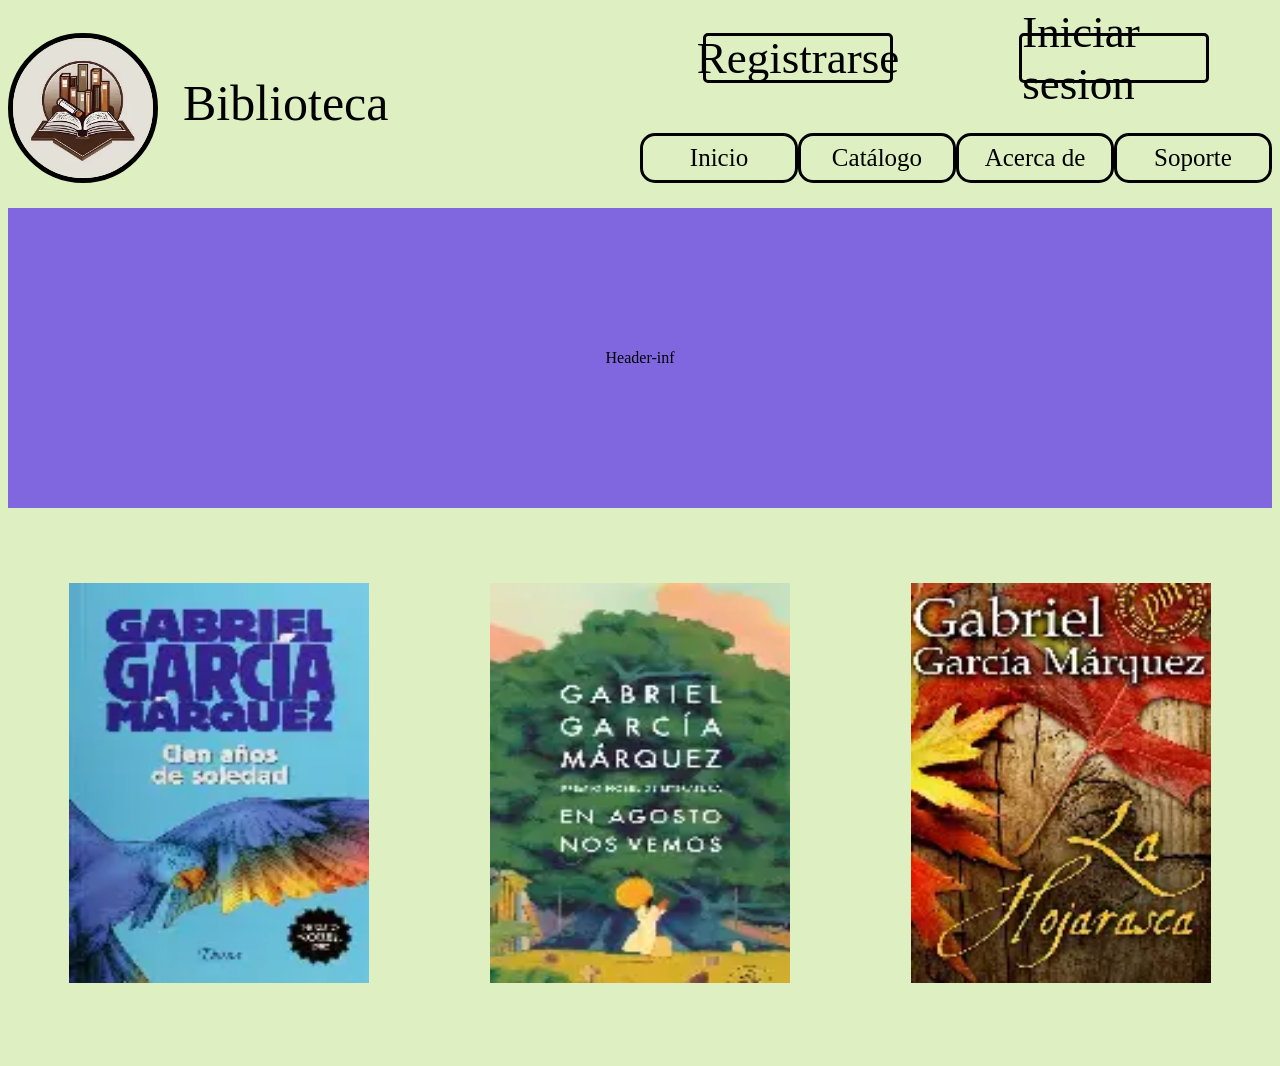
==== index.html @ f93caeba "Primer commit: subir proyecto" ====
<!doctype html>
<html lang="en">
  <head>
    <meta charset="UTF-8" />
    <meta name="viewport" content="width=device-width, initial-scale=1.0" />
    <title>Document</title>
    <link rel="stylesheet" href="css/styles.css" />
  </head>
  <body>


    <div class="container">
        <div class="section header-sup">
            <div class="header-sup__logo">
                <div>
                    <img src="images/logo.jpg" alt="logo de la biblioteca" class="logo" />
                </div>
                <div class="nombre">
                    <p class="nombre-biblioteca">Biblioteca</p>
                </div>
            </div>
            <div class="header-sup__menu">
                <div class="login">
                    <div class="registrarse"><p class="text-registrarse">Registrarse</p></div>
                    <div class="iniciar-sesion"><p class="text-iniciar-sesion">Iniciar sesion</p></div>
                </div>
                <div class="menu">
                    <div class="inicio"><p class="text-inicio">Inicio</p></div>
                    <div class="catalogo"><p class="text-catalogo">Catálogo</p></div>
                    <div class="acerca-de"><p class="text-acerca-de">Acerca de</p></div>
                    <div class="soporte"><p class="text-soporte">Soporte</p></div>
                </div>
                </div>
            </div>

        
        </div>

        <div class="section header-inf">
            <p>Header-inf</p>

        </div>
        <div class="section content">
            <img src="images/cienañosdesoledad.jpg" alt="imagen de cien años de soledad" class="cienañosdesoledad" />
            <img src="images/enagostonosvemos.jpg" alt="imagen en agosto nos vemos" class="enagostonosvemos" />
            <img src="images/lahojarasca.jpg" alt="imagen de la hojrasca" class="lahojarasca" />
        </div>
    <div>






    </div>

  </body>



</html>
---- css/styles.css ----
* {
    border: 0;
    padding: 0%;
    box-sizing: border-box;
}

.container {
    display: flex;
    flex-wrap: wrap;
}

body {
    background-color: #def0c1;
}

.section {
    display: flex;
    width: 100%;
    height: 300px;
    justify-content: center;
    align-items: center;
}

.header-sup{

    height: 200px;
    display: flex;
    justify-content: space-between;
}

.header-sup__menu{
    flex-direction: column;
    display: flex;   
    width: 50%;
    height: 100%;
}
.header-inf{
    background-color: #8167df;
}
.content{
    height: 550px;
    justify-content: space-around;
}
.cienañosdesoledad{
    height: 400px;
    width: 300px;
}
.enagostonosvemos{
    height: 400px;
    width: 300px;
}
.lahojarasca{
    height: 400px;
    width: 300px;
}   


.login{
    
    height: 50%;
    width: 100%;
    display: flex;
    align-items: center;
    justify-content: space-around;
}
.menu{
    height: 50%;
    width: 100%;
    display: flex;
    justify-content: space-around;
    align-items: center;

}

.logo{
    border-radius: 180%;
    height: 150px;
    width: 150px;
    border: 5px solid black;
    display: flex;
    justify-content: center;
    align-items: center;

}

.nombre{
    
    height: 100%;
    width: 100%;
    display: flex;
    padding: 10px;
    padding-top: 0px;
    flex-wrap: wrap;
    padding-left: 25px;
    justify-content: flex-start;
    align-items: center;

}

.nombre-biblioteca{
    font-size: 50px;
    color: black;
}

.header-sup__logo{

    display: flex;
    flex-direction: row;
    justify-content: center;
    align-items: center;
    height: 100%;
    width: 50%;
}

.registrarse{
    font-size: 45px;
    color: black;
    border: 3px solid black;
    border-radius: 5px;
    display: flex;
    width: 30%;
    height: 50%;
    justify-content: center;
    align-items: center;
}
.iniciar-sesion{
    font-size: 45px;
    color: black;
    border: 3px solid black;
    border-radius: 5px;  
    width: 30%;
    height: 50%;
    display: flex;
    justify-content: center;
    align-items: center;
}

.inicio{
    font-size: 25px;
    color: black;
    border: 3px solid black;
    border-radius: 15px;
    display: flex;
    width: 25%;
    height: 50%;
    justify-content: center;
    align-items: center;
 
}
.catalogo{
    font-size: 25px;
    color: black;
    border: 3px solid black;
    border-radius: 15px;
    display: flex;
    width: 25%;
    height: 50%;
    justify-content: center;
    align-items: center;
 
}
.acerca-de{
    font-size: 25px;
    color: black;
    border: 3px solid black;
    border-radius: 15px;
    display: flex;
    width: 25%;
    height: 50%;
    justify-content: center;
    align-items: center;
 
}
.soporte{
    font-size: 25px;
    color: black;
    border: 3px solid black;
    border-radius: 15px;
    display: flex;
    width: 25%;
    height: 50%;
    justify-content: center;
    align-items: center;
 
}
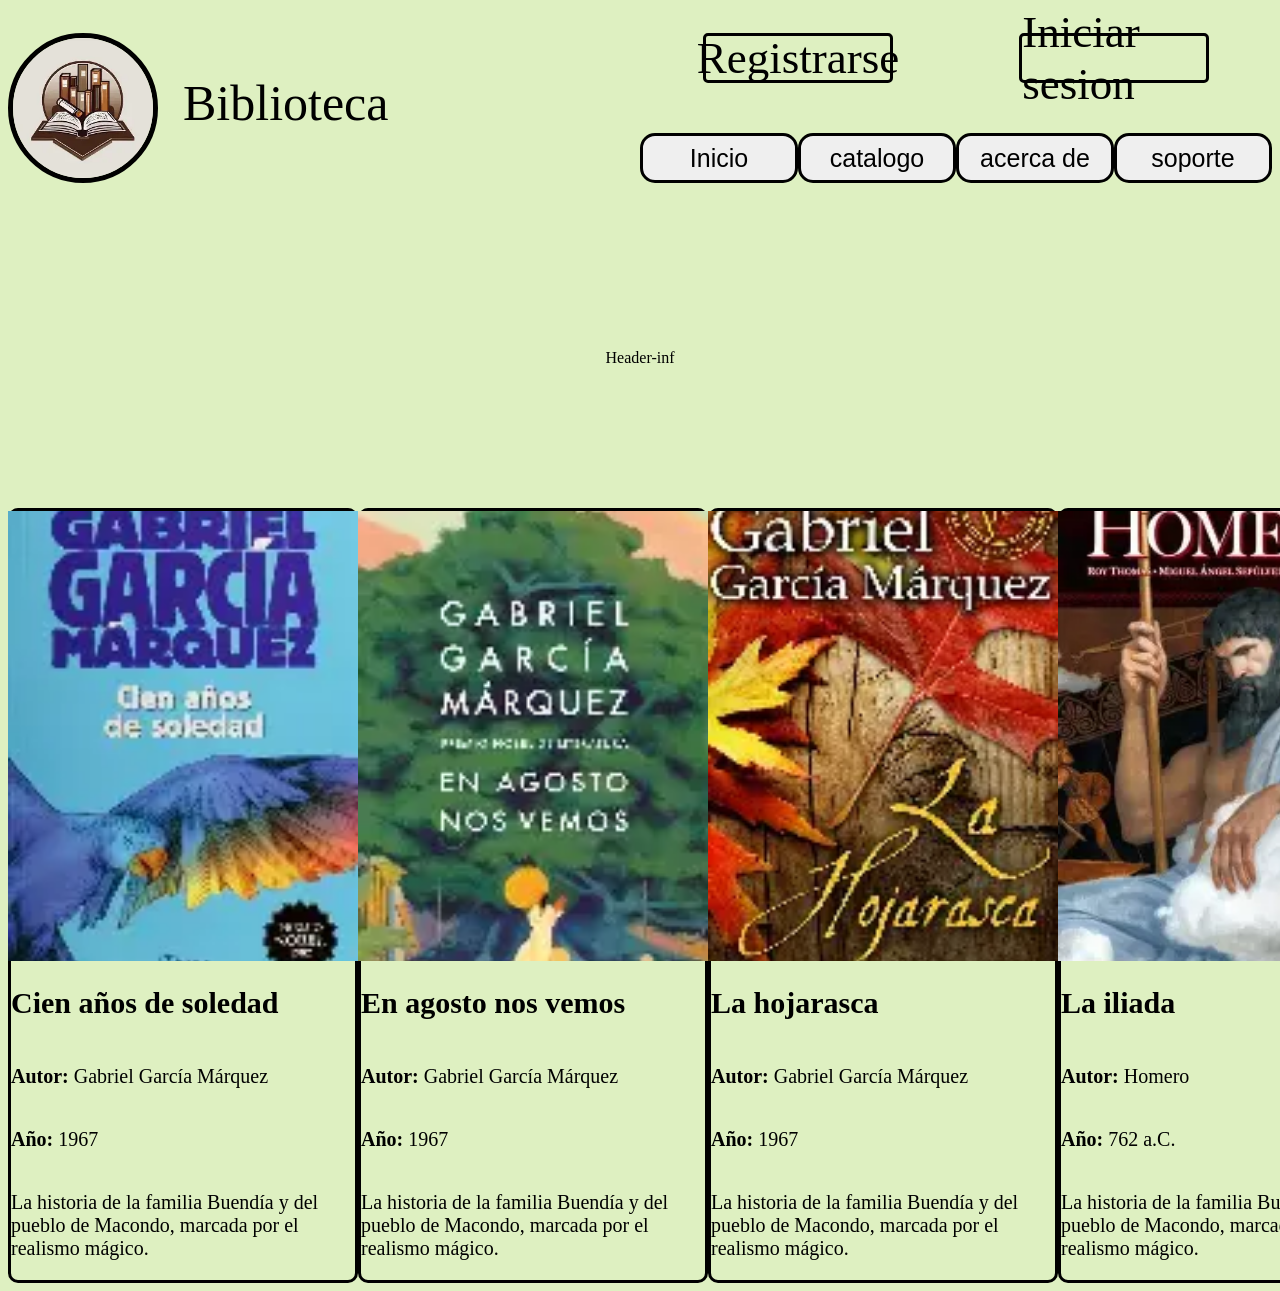
==== commit 2e09e9e1: "Ultima version, space around entre libros, menu de la pagina con button" ====
--- a/index.html
+++ b/index.html
@@ -7,55 +7,142 @@
     <link rel="stylesheet" href="css/styles.css" />
   </head>
   <body>
+    <div class="container">
+      <div class="section header-sup">
+        <div class="header-sup__logo">
+          <div>
+            <img
+              src="images/logo.jpg"
+              alt="logo de la biblioteca"
+              class="logo"
+            />
+          </div>
+          <div class="nombre">
+            <p class="nombre-biblioteca">Biblioteca</p>
+          </div>
+        </div>
+        <div class="header-sup__menu">
+          <div class="login">
+            <div class="registrarse">
+              <p class="text-registrarse">Registrarse</p>
+            </div>
+            <div class="iniciar-sesion">
+              <p class="text-iniciar-sesion">Iniciar sesion</p>
+            </div>
+          </div>
+          <div class="menu">
+            <button class="inicio">Inicio</button>
+            <button class="catalogo">catalogo</button>
+            <button class="acerca-de">acerca de</button>
+            <button class="soporte">soporte</button>
+          </div>
+        </div>
+      </div>
+    </div>
 
-
-    <div class="container">
-        <div class="section header-sup">
-            <div class="header-sup__logo">
-                <div>
-                    <img src="images/logo.jpg" alt="logo de la biblioteca" class="logo" />
-                </div>
-                <div class="nombre">
-                    <p class="nombre-biblioteca">Biblioteca</p>
-                </div>
-            </div>
-            <div class="header-sup__menu">
-                <div class="login">
-                    <div class="registrarse"><p class="text-registrarse">Registrarse</p></div>
-                    <div class="iniciar-sesion"><p class="text-iniciar-sesion">Iniciar sesion</p></div>
-                </div>
-                <div class="menu">
-                    <div class="inicio"><p class="text-inicio">Inicio</p></div>
-                    <div class="catalogo"><p class="text-catalogo">Catálogo</p></div>
-                    <div class="acerca-de"><p class="text-acerca-de">Acerca de</p></div>
-                    <div class="soporte"><p class="text-soporte">Soporte</p></div>
-                </div>
-                </div>
-            </div>
-
-        
+    <div class="section header-inf">
+      <p>Header-inf</p>
+    </div>
+    <div class="section content">
+      <div class="content-libros">
+        <div class="book">
+          <img
+            src="images/cienañosdesoledad.jpg"
+            alt="imagen de cien años de soledad"
+            class="imagenlibro"
+          />
+          <div class="book-info">
+            <h2>Cien años de soledad</h2>
+            <p><strong>Autor:</strong> Gabriel García Márquez</p>
+            <p><strong>Año:</strong> 1967</p>
+            <p>
+              La historia de la familia Buendía y del pueblo de Macondo, marcada
+              por el realismo mágico.
+            </p>
+          </div>
         </div>
 
-        <div class="section header-inf">
-            <p>Header-inf</p>
-
+        <div class="book">
+          <img
+            src="images/enagostonosvemos.jpg"
+            alt="imagen en agosto nos vemos"
+            class="imagenlibro"
+          />
+          <div class="book-info">
+            <h2>En agosto nos vemos</h2>
+            <p><strong>Autor:</strong> Gabriel García Márquez</p>
+            <p><strong>Año:</strong> 1967</p>
+            <p>
+              La historia de la familia Buendía y del pueblo de Macondo, marcada
+              por el realismo mágico.
+            </p>
+          </div>
         </div>
-        <div class="section content">
-            <img src="images/cienañosdesoledad.jpg" alt="imagen de cien años de soledad" class="cienañosdesoledad" />
-            <img src="images/enagostonosvemos.jpg" alt="imagen en agosto nos vemos" class="enagostonosvemos" />
-            <img src="images/lahojarasca.jpg" alt="imagen de la hojrasca" class="lahojarasca" />
+        <div class="book">
+          <img
+            src="images/lahojarasca.jpg"
+            alt="imagen de la hojrasca"
+            class="imagenlibro"
+          />
+          <div class="book-info">
+            <h2>La hojarasca</h2>
+            <p><strong>Autor:</strong> Gabriel García Márquez</p>
+            <p><strong>Año:</strong> 1967</p>
+            <p>
+              La historia de la familia Buendía y del pueblo de Macondo, marcada
+              por el realismo mágico.
+            </p>
+          </div>
         </div>
-    <div>
-
-
-
-
-
-
+        <div class="book">
+          <img
+            src="images/lailiada.jpg"
+            alt="imagen de la iliada"
+            class="imagenlibro"
+          />
+          <div class="book-info">
+            <h2>La iliada</h2>
+            <p><strong>Autor:</strong> Homero</p>
+            <p><strong>Año:</strong> 762 a.C.</p>
+            <p>
+              La historia de la familia Buendía y del pueblo de Macondo, marcada
+              por el realismo mágico.
+            </p>
+          </div>
+        </div>
+        <div class="book">
+          <img
+            src="images/lamaria.jpg"
+            alt="imagen de la maria"
+            class="imagenlibro"
+          />
+          <div class="book-info">
+            <h2>La maria</h2>
+            <p><strong>Autor:</strong> Jorge Isaacs</p>
+            <p><strong>Año:</strong> 1867</p>
+            <p>
+              La historia de la familia Buendía y del pueblo de Macondo, marcada
+              por el realismo mágico.
+            </p>
+          </div>
+        </div>
+        <div class="book">
+          <img
+            src="images/laodisea.jpg"
+            alt="imagen de la odisea"
+            class="imagenlibro"
+          />
+          <div class="book-info">
+            <h2>La odisea</h2>
+            <p><strong>Autor:</strong> Homero</p>
+            <p><strong>Año:</strong> 762 a.C.</p>
+            <p>
+              La historia de la familia Buendía y del pueblo de Macondo, marcada
+              por el realismo mágico.
+            </p>
+          </div>
+        </div>
+      </div>
     </div>
-
   </body>
-
-
-
 </html>
--- a/css/styles.css
+++ b/css/styles.css
@@ -35,28 +35,17 @@
     height: 100%;
 }
 .header-inf{
-    background-color: #8167df;
-}
-.content{
-    height: 550px;
-    justify-content: space-around;
-}
-.cienañosdesoledad{
-    height: 400px;
-    width: 300px;
-}
-.enagostonosvemos{
-    height: 400px;
-    width: 300px;
-}
-.lahojarasca{
-    height: 400px;
-    width: 300px;
-}   
-
+    
+}
+
+.imagenlibro{
+    height: 450px;
+    width: 350px;
+    object-fit: cover;
+}
 
 .login{
-    
+
     height: 50%;
     width: 100%;
     display: flex;
@@ -182,4 +171,36 @@
     justify-content: center;
     align-items: center;
  
+}
+
+.content{
+    display: flex;
+    height: 100%;
+    flex-wrap: wrap;
+
+
+}
+
+.content-libros{
+    display: flex;
+    justify-content: center;
+    width: 100%;
+    justify-content: space-around;
+}
+
+.book-info{
+    display: flex;
+    flex-direction: column;
+    font-size: 20px;
+
+
+}
+.book{
+    width: 350px;
+    border: 3px solid black;
+    display: flex;
+    flex-direction: column;
+    justify-content: center;
+    align-items: center;
+    border-radius: 10px;
 }
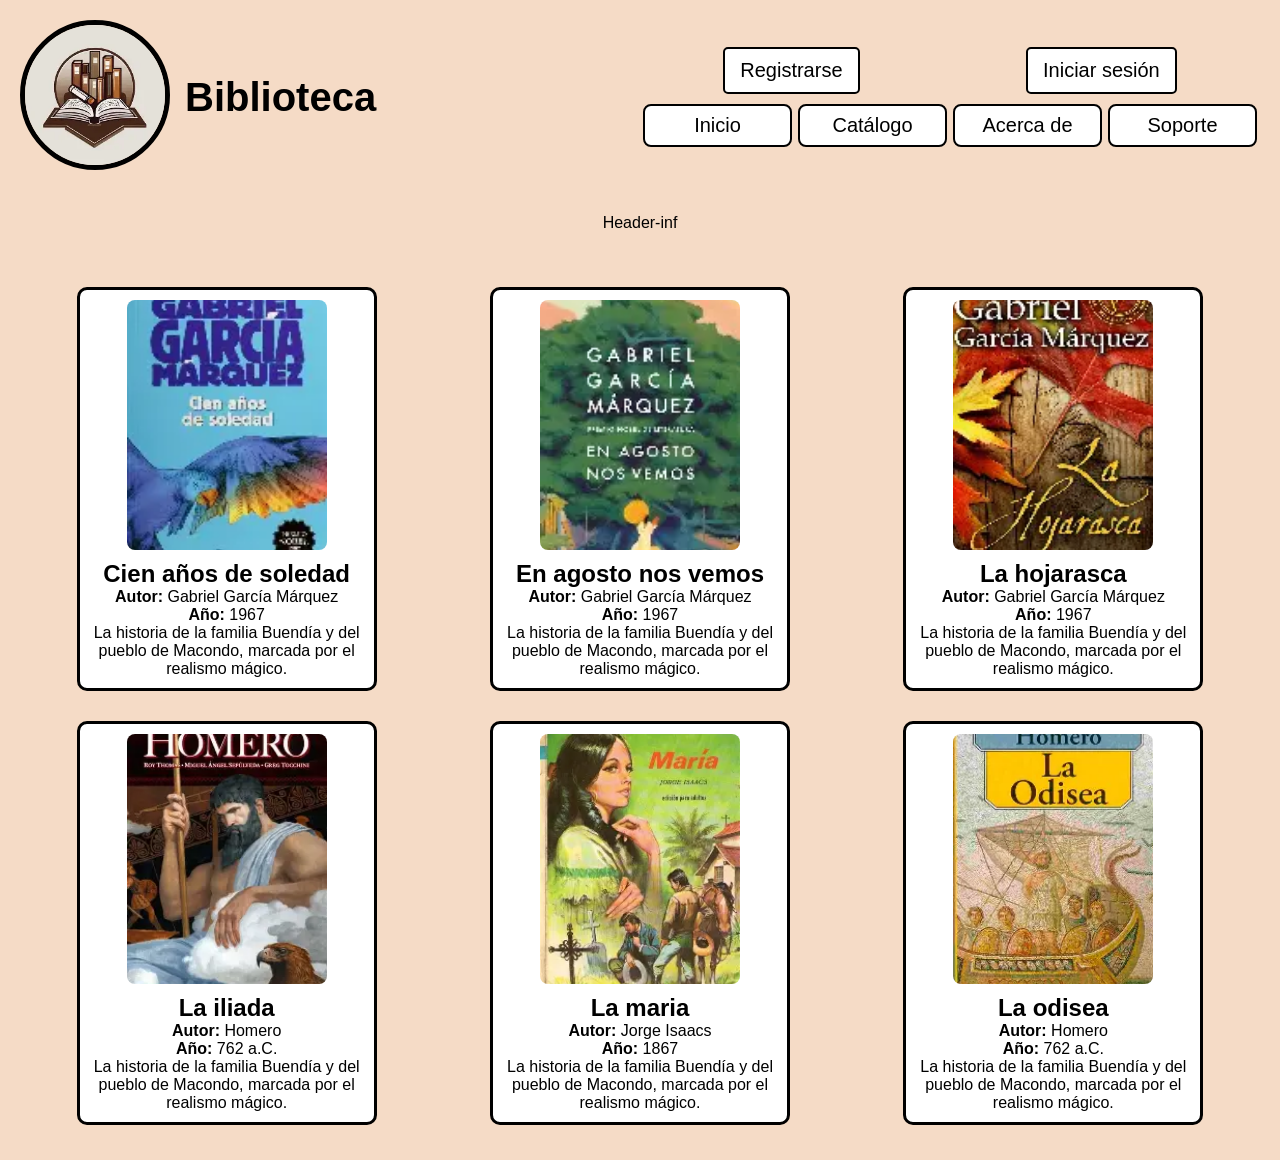
==== commit 6e66a18c: "Actualización de diseño responsivo y maquetación, posible ultima version" ====
--- a/index.html
+++ b/index.html
@@ -3,8 +3,10 @@
   <head>
     <meta charset="UTF-8" />
     <meta name="viewport" content="width=device-width, initial-scale=1.0" />
-    <title>Document</title>
+    <title>Biblioteca</title>
     <link rel="stylesheet" href="css/styles.css" />
+
+
   </head>
   <body>
     <div class="container">
@@ -22,20 +24,20 @@
           </div>
         </div>
         <div class="header-sup__menu">
+          <!-- Botones de login como enlaces -->
           <div class="login">
-            <div class="registrarse">
-              <p class="text-registrarse">Registrarse</p>
-            </div>
-            <div class="iniciar-sesion">
-              <p class="text-iniciar-sesion">Iniciar sesion</p>
-            </div>
+            <a href="../pages/registro.html" class="registrarse">Registrarse</a>
+            <a href="../pages/login.html" class="iniciar-sesion">Iniciar sesión</a>
           </div>
+          
+          <!-- Menú principal -->
           <div class="menu">
-            <button class="inicio">Inicio</button>
-            <button class="catalogo">catalogo</button>
-            <button class="acerca-de">acerca de</button>
-            <button class="soporte">soporte</button>
+            <a href="../index.html" class="btn inicio">Inicio</a>
+            <a href="../pages/catalogo.html" class="btn catalogo">Catálogo</a>
+            <a href="../pages/acercade.html" class="btn acerca-de">Acerca de</a>
+            <a href="../pages/soporte.html" class="btn soporte">Soporte</a>
           </div>
+
         </div>
       </div>
     </div>
@@ -43,6 +45,8 @@
     <div class="section header-inf">
       <p>Header-inf</p>
     </div>
+
+    <!-- Catálogo de libros -->
     <div class="section content">
       <div class="content-libros">
         <div class="book">
@@ -78,6 +82,7 @@
             </p>
           </div>
         </div>
+
         <div class="book">
           <img
             src="images/lahojarasca.jpg"
@@ -94,6 +99,7 @@
             </p>
           </div>
         </div>
+
         <div class="book">
           <img
             src="images/lailiada.jpg"
@@ -110,6 +116,7 @@
             </p>
           </div>
         </div>
+
         <div class="book">
           <img
             src="images/lamaria.jpg"
@@ -126,6 +133,7 @@
             </p>
           </div>
         </div>
+
         <div class="book">
           <img
             src="images/laodisea.jpg"
--- a/css/styles.css
+++ b/css/styles.css
@@ -1,206 +1,525 @@
+/* Reset */
 * {
-    border: 0;
-    padding: 0%;
+    margin: 0;
+    padding: 0;
     box-sizing: border-box;
 }
 
+/* General */
+body {
+    background-color: #f5dbc6;
+    font-family: Arial, sans-serif;
+}
+
+/* Contenedor */
 .container {
     display: flex;
     flex-wrap: wrap;
 }
 
-body {
-    background-color: #def0c1;
-}
-
+/* Secciones */
 .section {
     display: flex;
     width: 100%;
-    height: 300px;
     justify-content: center;
     align-items: center;
-}
-
-.header-sup{
-
-    height: 200px;
+    padding: 20px;
+}
+
+/* Header superior */
+.header-sup {
+    height: auto;
     display: flex;
     justify-content: space-between;
-}
-
-.header-sup__menu{
-    flex-direction: column;
-    display: flex;   
+    align-items: center;
+    flex-wrap: wrap;
+}
+
+/* Logo */
+.header-sup__logo {
+    display: flex;
+    flex-direction: row;
+    align-items: center;
     width: 50%;
-    height: 100%;
-}
-.header-inf{
-    
-}
-
-.imagenlibro{
-    height: 450px;
-    width: 350px;
-    object-fit: cover;
-}
-
-.login{
-
-    height: 50%;
-    width: 100%;
-    display: flex;
-    align-items: center;
-    justify-content: space-around;
-}
-.menu{
-    height: 50%;
-    width: 100%;
-    display: flex;
-    justify-content: space-around;
-    align-items: center;
-
-}
-
-.logo{
-    border-radius: 180%;
+}
+
+.logo {
+    border-radius: 50%;
     height: 150px;
     width: 150px;
     border: 5px solid black;
-    display: flex;
+    margin-right: 15px;
+}
+
+.nombre {
+    display: flex;
+    align-items: center;
+}
+
+
+
+/* Menú superior */
+.header-sup__menu {
+    display: flex;
+    flex-direction: column;
+    width: 50%;
+    align-items: flex-end;
+}
+
+/* Botones generales */
+.btn {
+    display: flex;
+    font-size: 20px;
+    color: black;
+    border: 2px solid black;
+    border-radius: 8px;
+    padding: 8px 15px;
+    text-decoration: none;
+    background-color: white;
+    cursor: pointer;
+    transition: all 0.3s ease;
     justify-content: center;
     align-items: center;
-
-}
-
-.nombre{
+    width: 24%;
+}
+
+.btn:hover {
+    background-color: #a4c639;
+    color: white;
+    transform: scale(1.05);
+}
+
+/* Login */
+.login {
+    display: flex;
+    justify-content: space-around;
+    margin-bottom: 10px;
+    width: 100%;
+}
+
+/* Menú principal */
+.menu {
+    display: flex;
+    justify-content: space-around;
+    width: 100%;
+}
+
+/* Libros */
+.content {
+    display: flex;
+    flex-wrap: wrap;
+    justify-content: center;
+}
+
+.content-libros {
+    display: flex;
+    flex-wrap: wrap;
+    justify-content: space-around;
+    width: 100%;
+}
+
+.book {
+    width: 300px;
+    border: 3px solid black;
+    border-radius: 10px;
+    margin: 15px;
+    padding: 10px;
+    background-color: #fff;
+    display: flex;
+    flex-direction: column;
+    align-items: center;
+    transition: transform 0.3s ease;
+}
+
+.book:hover {
+    transform: translateY(-5px);
+}
+
+.imagenlibro {
+    height: 250px;
+    width: 200px;
+    object-fit: cover;
+    border-radius: 8px;
+    margin-bottom: 10px;
+}
+
+.book-info {
+    display: flex;
+    flex-direction: column;
+    font-size: 16px;
+    text-align: center;
+}
+
+/* Responsividad */
+@media (max-width: 768px) {
+    .header-sup {
+        flex-direction: column;
+        align-items: center;
+    }
     
-    height: 100%;
-    width: 100%;
-    display: flex;
-    padding: 10px;
-    padding-top: 0px;
-    flex-wrap: wrap;
-    padding-left: 25px;
-    justify-content: flex-start;
-    align-items: center;
-
-}
-
-.nombre-biblioteca{
-    font-size: 50px;
+    .header-sup__logo, .header-sup__menu {
+        width: 100%;
+        justify-content: center;
+        margin-bottom: 10px;
+    }
+    .menu {
+        flex-direction: column;
+        gap: 10px;
+    }
+    .btn {
+        width: 80%;
+        font-size: 16px;
+    }
+    .book {
+        width: 90%;
+    }
+}
+
+@media (max-width: 480px) {
+    .nombre-biblioteca {
+        font-size: 28px;
+    }
+    .btn {
+        font-size: 14px;
+        padding: 6px 10px;
+    }
+    .book {
+        width: 100%;
+    }
+}
+/*boton registro*/
+.registrarse, .iniciar-sesion {
+  font-size: 20px;
+  color: black;
+  border: 2px solid black;
+  border-radius: 5px;
+  padding: 10px 15px;
+  text-decoration: none; /* quita el subrayado */
+  display: inline-block;
+  background-color: white;
+  transition: 0.3s;
+}
+
+/* ============= estilos del registro==================*/
+
+.registro-container {
+  max-width: 450px;
+  margin: 50px auto;
+  background: #fff;
+  padding: 30px;
+  border-radius: 10px;
+  box-shadow: 0 5px 15px rgba(0,0,0,0.2);
+}
+
+.registro-header {
+  text-align: center;
+  margin-bottom: 20px;
+}
+
+.registro-header .logo {
+  width: 80px;
+  height: 80px;
+  border-radius: 50%;
+  border: 3px solid black;
+}
+
+.registro-form {
+  display: flex;
+  flex-direction: column;
+}
+
+.registro-form label {
+  margin-top: 10px;
+  font-weight: bold;
+}
+
+.registro-form input {
+  padding: 10px;
+  margin-top: 5px;
+  border: 1px solid #ccc;
+  border-radius: 6px;
+  font-size: 14px;
+}
+
+.registro-form input:focus {
+  outline: none;
+  border-color: #1e88b6;
+  box-shadow: 0 0 5px rgba(30, 136, 182, 0.3);
+}
+
+.btn-registro {
+  background-color: #1e88b6;
+  color: white;
+  border: none;
+  border-radius: 6px;
+  padding: 10px;
+  margin-top: 15px;
+  cursor: pointer;
+  transition: background-color 0.3s ease;
+}
+
+.btn-registro:hover {
+  background-color: #1565c0;
+}
+
+/* Tabla de usuarios */
+.cardTable {
+  margin-top: 20px;
+  background: white;
+  padding: 20px;
+  border-radius: 10px;
+}
+
+table {
+  width: 100%;
+  border-collapse: collapse;
+  margin-top: 10px;
+}
+
+thead {
+  background-color: #1e88b6;
+  color: white;
+}
+
+th, td {
+  padding: 10px;
+  border: 1px solid #ccc;
+  text-align: center;
+}
+/* estilos login*/
+.login-container {
+  max-width: 450px;
+  margin: 50px auto;
+  background: #fff;
+  padding: 30px;
+  border-radius: 10px;
+  box-shadow: 0 5px 15px rgba(0,0,0,0.2);
+}
+
+.login-header {
+  text-align: center;
+  margin-bottom: 20px;
+}
+
+.login-header .logo {
+  width: 80px;
+  height: 80px;
+  border-radius: 50%;
+  border: 3px solid black;
+}
+
+.login-form {
+  display: flex;
+  flex-direction: column;
+}
+
+.login-form label {
+  margin-top: 10px;
+  font-weight: bold;
+}
+
+.login-form input {
+  padding: 10px;
+  margin-top: 5px;
+  border: 1px solid #ccc;
+  border-radius: 6px;
+  font-size: 14px;
+}
+
+.login-form input:focus {
+  outline: none;
+  border-color: #1e88b6;
+  box-shadow: 0 0 5px rgba(30, 136, 182, 0.3);
+}
+
+.btn-login {
+  background-color: #1e88b6;
+  color: white;
+  border: none;
+  border-radius: 6px;
+  padding: 10px;
+  margin-top: 15px;
+  cursor: pointer;
+  transition: background-color 0.3s ease;
+}
+
+.btn-login:hover {
+  background-color: #1565c0;
+}
+
+.mensaje {
+  margin-top: 15px;
+  font-size: 16px;
+  text-align: center;
+}
+/*________________is estilo______________________________________________________*/
+.section-dashboard {
+  margin-top: 20px;
+  padding: 20px;
+  background: #fff;
+  border-radius: 10px;
+  box-shadow: 0 5px 15px rgba(0,0,0,0.2);
+}
+
+.hidden {
+  display: none;
+}
+
+.section-dashboard h2 {
+  margin-bottom: 15px;
+}
+
+.section-dashboard input, .section-dashboard select {
+  display: block;
+  margin: 10px 0;
+  padding: 8px;
+  width: 100%;
+  border: 1px solid #ccc;
+  border-radius: 6px;
+}
+
+/*_________________________________catalogo__________________________________*/
+.catalogo-container {
+  max-width: 900px;
+  margin: 30px auto;
+  text-align: center;
+}
+
+.catalogo-barra {
+  display: flex;
+  justify-content: center;
+  gap: 10px;
+  margin-bottom: 20px;
+}
+
+.catalogo-barra input, .catalogo-barra select {
+  padding: 8px;
+  border: 1px solid #ccc;
+  border-radius: 6px;
+}
+
+.catalogo-grid {
+  display: grid;
+  grid-template-columns: repeat(auto-fill, minmax(150px, 1fr));
+  gap: 20px;
+}
+
+.libro {
+  background: #fff;
+  padding: 10px;
+  border-radius: 8px;
+  box-shadow: 0 5px 10px rgba(0,0,0,0.1);
+}
+
+.libro img {
+  width: 100%;
+  height: 200px;
+  object-fit: cover;
+  border-radius: 6px;
+}
+/**____________________________estilo acerca de ______________*/
+.acerca-container {
+  display: flex;
+  justify-content: center;
+  align-items: center;
+  flex-direction: column;
+  max-width: 900px;
+  margin: 50px auto;
+  background: #fff;
+  padding: 40px;
+  border-radius: 12px;
+  box-shadow: 0 5px 15px rgba(0,0,0,0.2);
+}
+
+.logo-acerca {
+  text-align: center;
+  margin-bottom: 20px;
+}
+
+.logo-acerca img {
+  width: 200px;
+  height: 200px;
+  border-radius: 50%;
+  border: 5px solid #0c0649;
+}
+
+.acerca-container h1 {
+  text-align: center;
+  margin-bottom: 30px;
+  color: #0d4f6b;
+}
+
+.acerca-section {
+  margin-bottom: 25px;
+}
+
+.acerca-section h2 {
+  color: #1565c0;
+  margin-bottom: 10px;
+}
+
+.acerca-section p {
+  line-height: 1.6;
+  text-align: justify;
+}
+/*___________________________________-estilo de soporte _____________________*/
+.soporte-container {
+  max-width: 800px;
+  margin: 50px auto;
+  background: #fff;
+  padding: 30px;
+  border-radius: 10px;
+  box-shadow: 0 5px 15px rgba(0,0,0,0.2);
+}
+
+.soporte-barra {
+  display: flex;
+  justify-content: center;
+  gap: 10px;
+  margin-bottom: 20px;
+}
+
+.soporte-barra input {
+  padding: 8px;
+  border: 1px solid #ccc;
+  border-radius: 6px;
+  width: 60%;
+}
+
+.faq ul {
+  list-style: none;
+  padding: 0;
+}
+
+.faq-btn {
+  background: #1e88b6;
+  color: white;
+  border: none;
+  border-radius: 6px;
+  padding: 10px;
+  margin: 5px 0;
+  cursor: pointer;
+  width: 100%;
+  text-align: left;
+}
+
+.faq-btn:hover {
+  background: #1565c0;
+}
+
+.respuesta {
+  margin-top: 20px;
+  font-size: 16px;
+  text-align: justify;
+  color: #333;
+}
+
+.nombre-biblioteca {
+    font-size: 40px;
+    font-weight: bold;
     color: black;
 }
 
-.header-sup__logo{
-
-    display: flex;
-    flex-direction: row;
-    justify-content: center;
-    align-items: center;
-    height: 100%;
-    width: 50%;
-}
-
-.registrarse{
-    font-size: 45px;
-    color: black;
-    border: 3px solid black;
-    border-radius: 5px;
-    display: flex;
-    width: 30%;
-    height: 50%;
-    justify-content: center;
-    align-items: center;
-}
-.iniciar-sesion{
-    font-size: 45px;
-    color: black;
-    border: 3px solid black;
-    border-radius: 5px;  
-    width: 30%;
-    height: 50%;
-    display: flex;
-    justify-content: center;
-    align-items: center;
-}
-
-.inicio{
-    font-size: 25px;
-    color: black;
-    border: 3px solid black;
-    border-radius: 15px;
-    display: flex;
-    width: 25%;
-    height: 50%;
-    justify-content: center;
-    align-items: center;
- 
-}
-.catalogo{
-    font-size: 25px;
-    color: black;
-    border: 3px solid black;
-    border-radius: 15px;
-    display: flex;
-    width: 25%;
-    height: 50%;
-    justify-content: center;
-    align-items: center;
- 
-}
-.acerca-de{
-    font-size: 25px;
-    color: black;
-    border: 3px solid black;
-    border-radius: 15px;
-    display: flex;
-    width: 25%;
-    height: 50%;
-    justify-content: center;
-    align-items: center;
- 
-}
-.soporte{
-    font-size: 25px;
-    color: black;
-    border: 3px solid black;
-    border-radius: 15px;
-    display: flex;
-    width: 25%;
-    height: 50%;
-    justify-content: center;
-    align-items: center;
- 
-}
-
-.content{
-    display: flex;
-    height: 100%;
-    flex-wrap: wrap;
-
-
-}
-
-.content-libros{
-    display: flex;
-    justify-content: center;
-    width: 100%;
-    justify-content: space-around;
-}
-
-.book-info{
-    display: flex;
-    flex-direction: column;
-    font-size: 20px;
-
-
-}
-.book{
-    width: 350px;
-    border: 3px solid black;
-    display: flex;
-    flex-direction: column;
-    justify-content: center;
-    align-items: center;
-    border-radius: 10px;
-}+
+
+
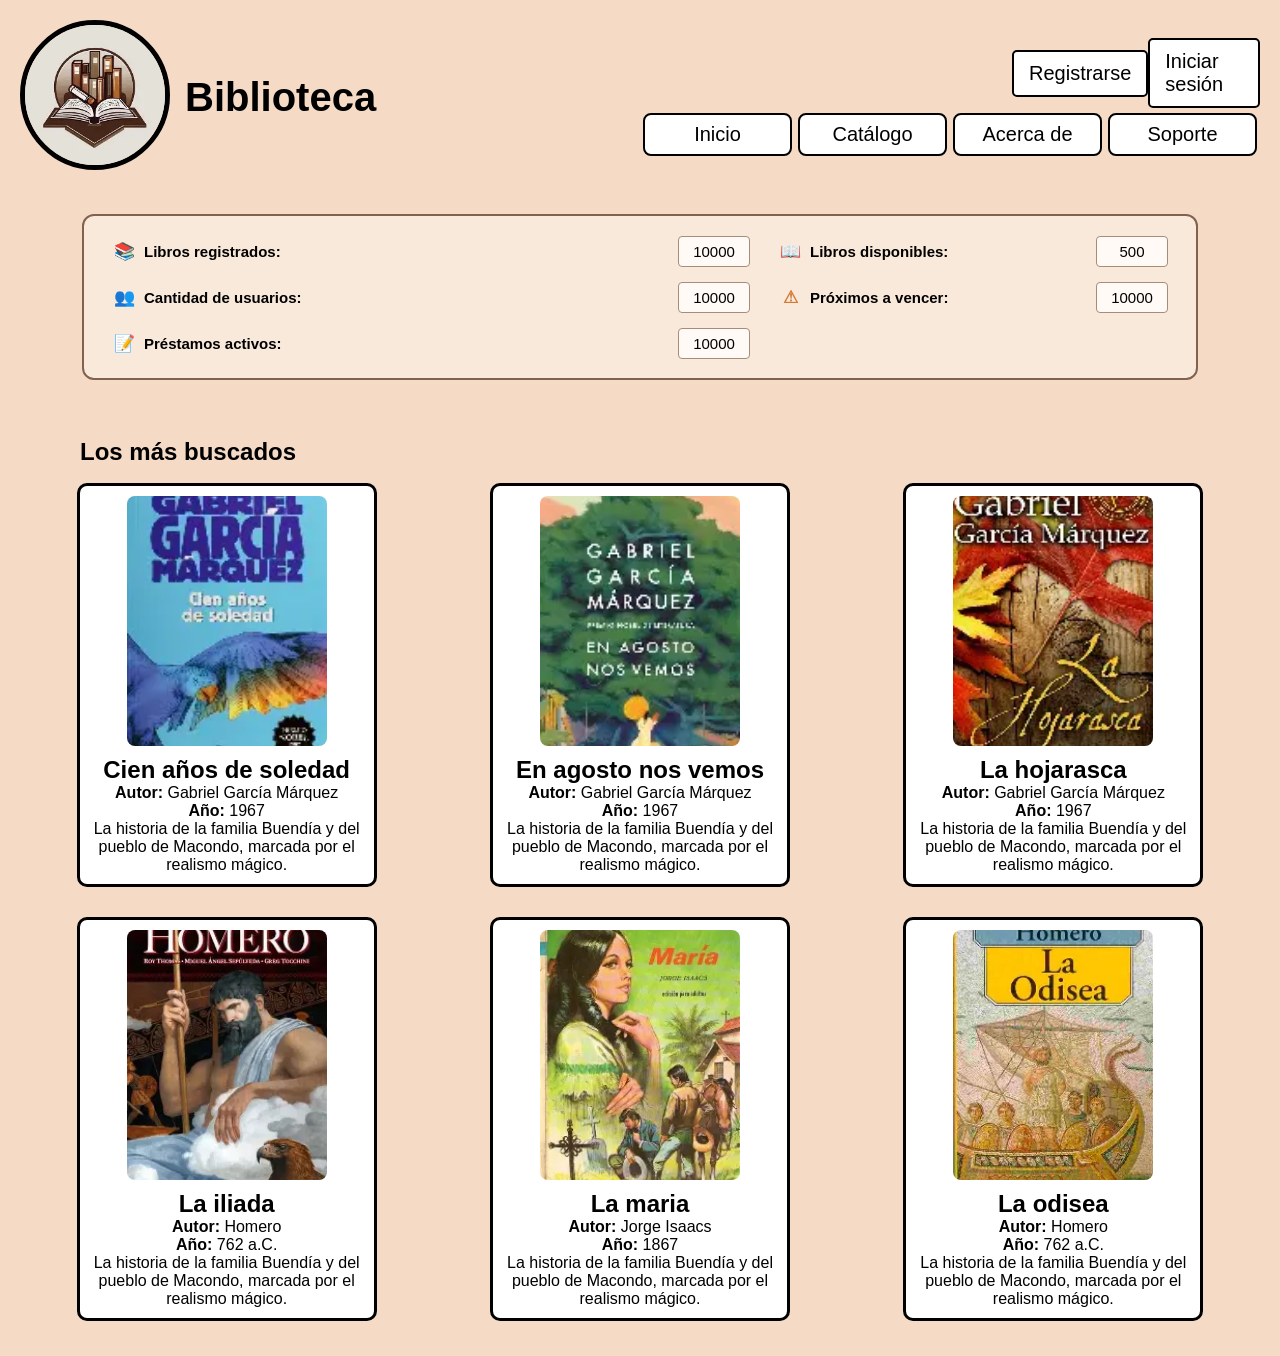
==== commit 4a669e0c: "Mejoras en catalogo" ====
--- a/index.html
+++ b/index.html
@@ -43,11 +43,45 @@
     </div>
 
     <div class="section header-inf">
-      <p>Header-inf</p>
+      <!-- Resumen de la biblioteca -->
+    <section class="section resumen-biblioteca" aria-label="Resumen de la biblioteca">
+      <div class="resumen-grupo">
+        <div class="indicador">
+          <span class="indicador-icono libros-icono" aria-hidden="true">&#128218;</span>
+          <span>Libros registrados:</span>
+          <strong>10000</strong>
+        </div>
+        <div class="indicador">
+          <span class="indicador-icono usuarios-icono" aria-hidden="true">&#128101;</span>
+          <span>Cantidad de usuarios:</span>
+          <strong>10000</strong>
+        </div>
+        <div class="indicador">
+          <span class="indicador-icono prestamos-icono" aria-hidden="true">&#128221;</span>
+          <span>Préstamos activos:</span>
+          <strong>10000</strong>
+        </div>
+      </div>
+      <div class="resumen-grupo resumen-destacados">
+        <div class="indicador">
+          <span class="indicador-icono disponibles-icono" aria-hidden="true">&#128214;</span>
+          <span>Libros disponibles:</span>
+          <strong>500</strong>
+        </div>
+        <div class="indicador">
+          <span class="indicador-icono vencer-icono" aria-hidden="true">&#9888;</span>
+          <span>Próximos a vencer:</span>
+          <strong>10000</strong>
+        </div>
+      </div>
+    </section>
     </div>
+
+    
 
     <!-- Catálogo de libros -->
     <div class="section content">
+      <h2 class="titulo-catalogo">Los más buscados</h2>
       <div class="content-libros">
         <div class="book">
           <img
--- a/css/styles.css
+++ b/css/styles.css
@@ -25,6 +25,70 @@
     align-items: center;
     padding: 20px;
 }
+
+  /* Resumen de indicadores */
+  .resumen-biblioteca {
+    width: 90%;
+    margin: 0 auto 18px;
+    padding: 18px 28px;
+    border: 2px solid #80624f;
+    border-radius: 12px;
+    background-color: #f9e9da;
+    justify-content: space-between;
+    align-items: stretch;
+    gap: 28px;
+  }
+
+  .resumen-grupo {
+    display: flex;
+    flex: 1;
+    flex-direction: column;
+    gap: 12px;
+  }
+
+  .resumen-destacados {
+    max-width: 390px;
+  }
+
+  .indicador {
+    display: grid;
+    grid-template-columns: 24px 1fr 72px;
+    align-items: center;
+    gap: 8px;
+    min-height: 34px;
+    font-size: 15px;
+    font-weight: bold;
+  }
+
+  .indicador-icono {
+    font-size: 17px;
+    text-align: center;
+  }
+
+  .libros-icono, .disponibles-icono {
+    color: #568f35;
+  }
+
+  .usuarios-icono {
+    color: #5e2357;
+  }
+
+  .prestamos-icono {
+    color: #9a603e;
+  }
+
+  .vencer-icono {
+    color: #d27b36;
+  }
+
+  .indicador strong {
+    padding: 6px 8px;
+    border: 1px solid #a78c7a;
+    border-radius: 4px;
+    background-color: #fffaf5;
+    text-align: center;
+    font-weight: normal;
+  }
 
 /* Header superior */
 .header-sup {
@@ -93,8 +157,9 @@
 .login {
     display: flex;
     justify-content: space-around;
-    margin-bottom: 10px;
-    width: 100%;
+    align-items: center;
+    margin-bottom: 5px;
+    width: 40%;
 }
 
 /* Menú principal */
@@ -109,6 +174,14 @@
     display: flex;
     flex-wrap: wrap;
     justify-content: center;
+}
+
+.titulo-catalogo {
+  width: 100%;
+  max-width: 1120px;
+  margin: 0 auto 2px;
+  font-size: 24px;
+  text-align: left;
 }
 
 .content-libros {
@@ -152,6 +225,16 @@
 
 /* Responsividad */
 @media (max-width: 768px) {
+  .resumen-biblioteca {
+    width: calc(100% - 30px);
+    flex-direction: column;
+    gap: 12px;
+  }
+
+  .resumen-destacados {
+    max-width: none;
+  }
+
     .header-sup {
         flex-direction: column;
         align-items: center;
@@ -176,6 +259,15 @@
 }
 
 @media (max-width: 480px) {
+  .resumen-biblioteca {
+    padding: 14px;
+  }
+
+  .indicador {
+    grid-template-columns: 22px 1fr 64px;
+    font-size: 13px;
+  }
+
     .nombre-biblioteca {
         font-size: 28px;
     }
@@ -380,16 +472,70 @@
 
 /*_________________________________catalogo__________________________________*/
 .catalogo-container {
-  max-width: 900px;
-  margin: 30px auto;
+  display: flex;
+  flex-direction: column;
+  justify-content: center;
+  width: 85%;
+  height: 100%;
+  margin: 10px auto;
   text-align: center;
 }
+.Titulo-catalogo{
+  display: flex;
+  height: 80px;
+  justify-content: center;
+  align-items: center;
+}
+.Titulo-text-catalogo{
+  font-size: 55px;
+
+}
 
 .catalogo-barra {
   display: flex;
-  justify-content: center;
+  justify-content: space-between;
+  align-items: center;
   gap: 10px;
   margin-bottom: 20px;
+}
+
+.buscarlibro {
+  display: flex;
+  align-items: center;
+  gap: 6px;
+}
+
+
+#btnBuscar{
+  height: 100%;
+  padding: 8px 12px;
+  border: 1px solid #333;
+  border-radius: 6px;
+  background-color: #fff;
+  cursor: pointer;
+}
+
+.carrito {
+  display: flex;
+  align-items: center;
+  gap: 6px;
+  padding: 8px 14px;
+  border: 2px solid #333;
+  border-radius: 6px;
+  background-color: #fff;
+  color: #222;
+  font-size: 15px;
+  cursor: pointer;
+}
+
+.carrito span:first-child {
+  font-size: 20px;
+}
+
+.carrito:hover,
+#btnBuscar:hover {
+  background-color: #e7f0ff;
+
 }
 
 .catalogo-barra input, .catalogo-barra select {
@@ -399,13 +545,18 @@
 }
 
 .catalogo-grid {
-  display: grid;
-  grid-template-columns: repeat(auto-fill, minmax(150px, 1fr));
+  display: flex;
+  flex-wrap: wrap;
+  justify-content: space-around;
   gap: 20px;
 }
 
 .libro {
   background: #fff;
+  display: flex;
+  flex-direction: column;
+  align-items: center;
+  width: 180px;
   padding: 10px;
   border-radius: 8px;
   box-shadow: 0 5px 10px rgba(0,0,0,0.1);
@@ -417,6 +568,63 @@
   object-fit: cover;
   border-radius: 6px;
 }
+
+.libro p {
+  min-height: 40px;
+  margin: 10px 0 8px;
+  font-weight: bold;
+}
+
+.agregar-carrito {
+  display: flex;
+  align-items: center;
+  gap: 10px;
+  padding: 0 4px 0 10px;
+  border: 0;
+  background: transparent;
+  color: #222;
+  font-size: 15px;
+  cursor: pointer;
+}
+
+.icono-agregar {
+  display: grid;
+  width: 32px;
+  height: 32px;
+  place-items: center;
+  border: 2px solid #163b73;
+  border-radius: 50%;
+  background-color: #2879df;
+  color: #fff;
+  font-size: 26px;
+  line-height: 1;
+}
+
+.agregar-carrito:hover .icono-agregar {
+  background-color: #155eb8;
+}
+
+@media (max-width: 768px) {
+  .catalogo-barra {
+    flex-wrap: wrap;
+    justify-content: center;
+  }
+
+  .catalogo-barra select,
+  .buscarlibro {
+    width: 100%;
+  }
+
+  .buscarlibro input {
+    flex: 1;
+  }
+}
+/**-----------------------------------------------------------**/
+
+
+
+
+
 /**____________________________estilo acerca de ______________*/
 .acerca-container {
   display: flex;
